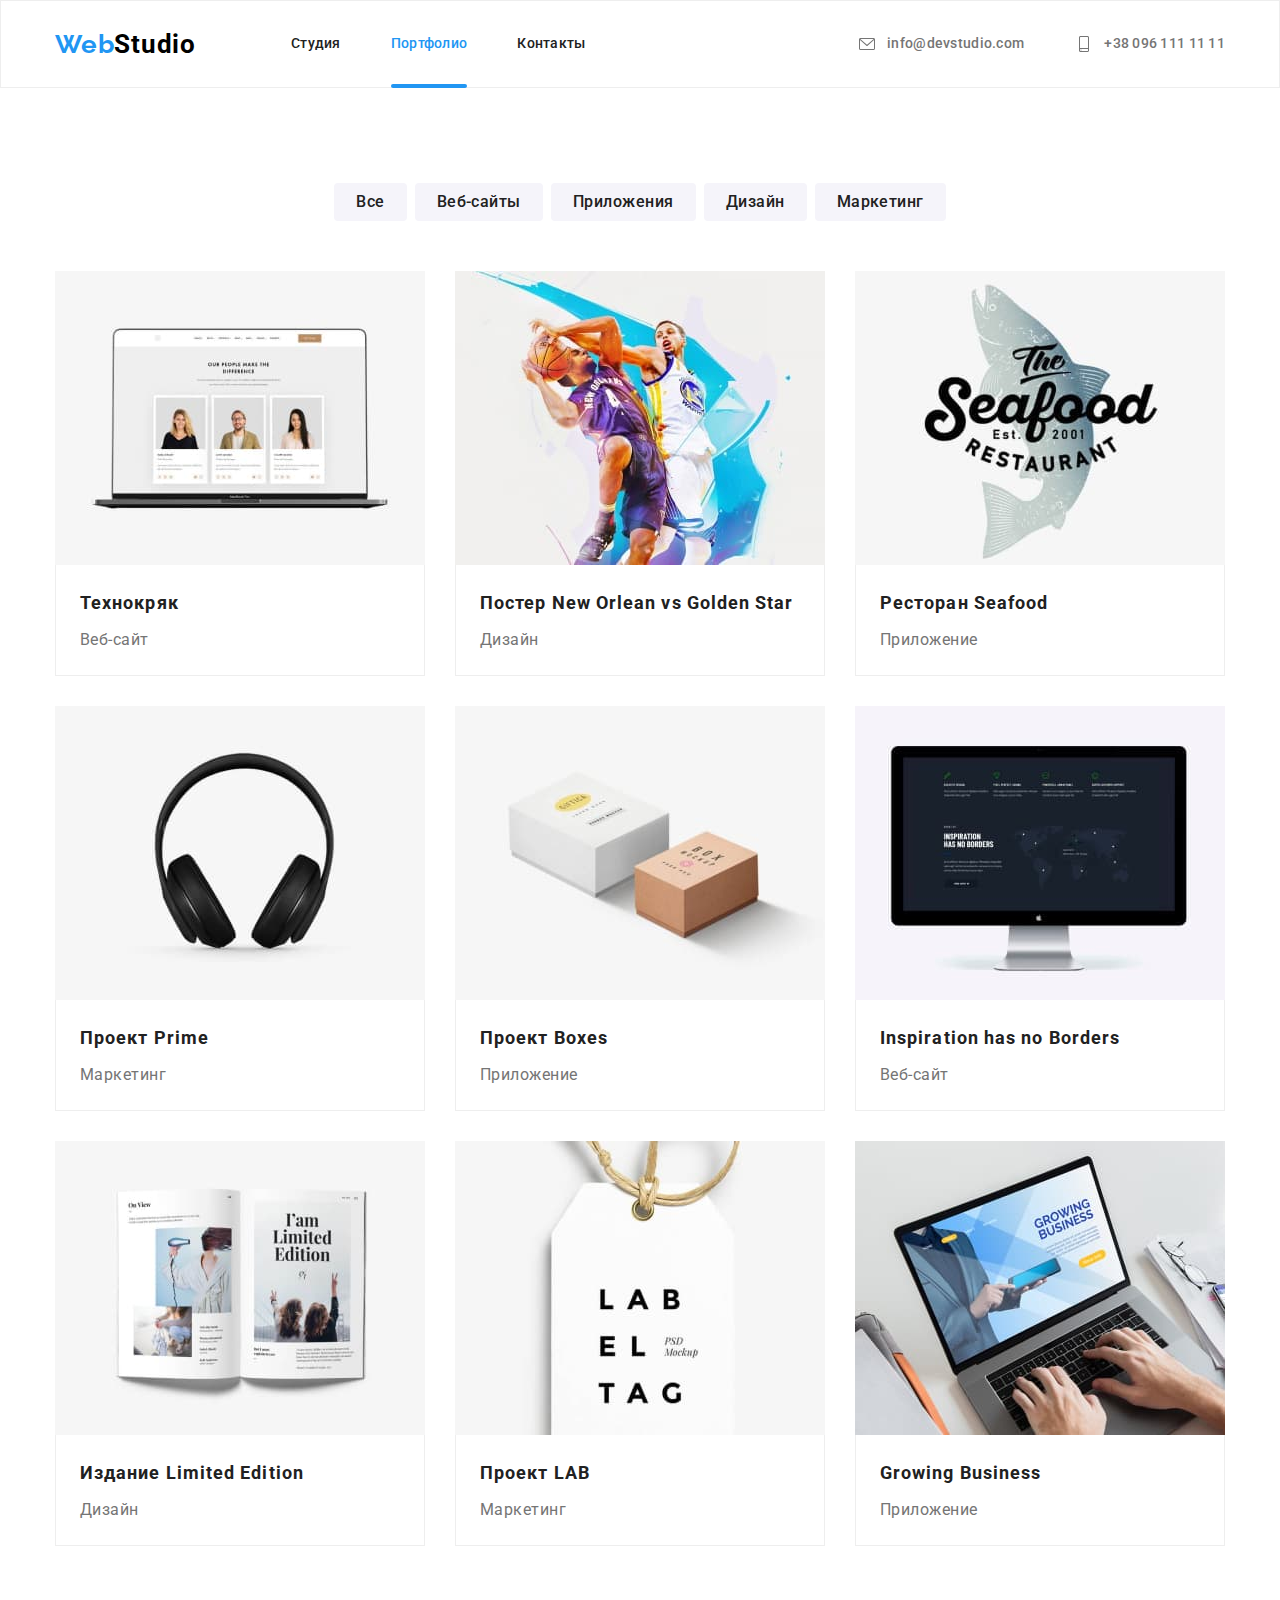
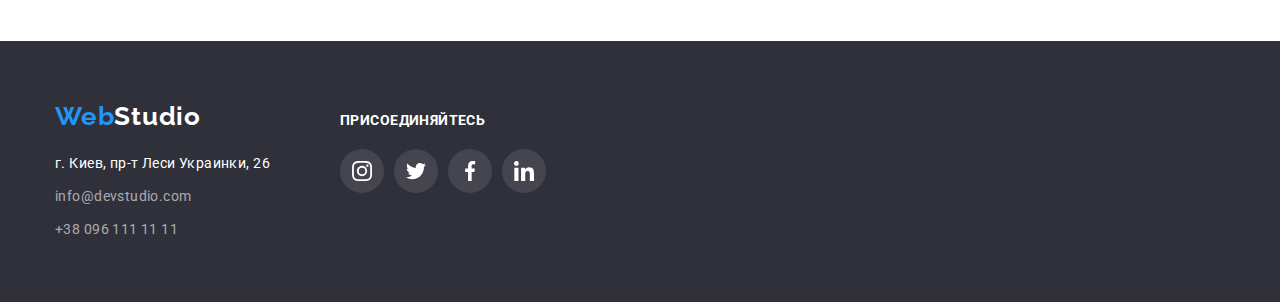
==== portfolio.html @ 4699bd42 "start" ====
<!DOCTYPE html>
<html lang="ru">
  <head>
    <meta charset="UTF-8" />
    <meta http-equiv="X-UA-Compatible" content="IE=edge" />
    <meta name="viewport" content="width=device-width, initial-scale=1.0" />
    <title>WebStudio</title>
    <!-- шрифты -->
    <link
      href="https://fonts.googleapis.com/css2?family=Raleway:wght@700;900&family=Roboto:wght@400;500;700&display=swap"
      rel="stylesheet"
    />
    <!-- нормализация -->
    <link
      rel="stylesheet"
      href="https://cdnjs.cloudflare.com/ajax/libs/modern-normalize/1.0.0/modern-normalize.min.css"
    />
    <link rel="stylesheet" href="./css/style.css" />
    <link rel="preconnect" href="https://fonts.googleapis.com" />
    <link rel="preconnect" href="https://fonts.gstatic.com" crossorigin />
  </head>
  <body>
    <header class="header">
      <div class="container container-nav">
        <nav class="header-nav">
          <a class="logo" href="./index.html">
            <span class="span-logo">Web</span>Studio
          </a>
          <ul class="header-list list">
            <li class="header-item">
              <a href="./index.html" class="header-link">Студия</a>
            </li>
            <li class="header-item">
              <a href="" class="header-link active">Портфолио</a>
            </li>
            <li class="header-item">
              <a href="" class="header-link">Контакты</a>
            </li>
          </ul>
        </nav>
        <ul class="header-contact list">
          <li class="header-item">
            <a href="mailto:info@devstudio.com" class="header-mail"
              ><svg class="header-tel-icon" width="10" height="16">
              <use href="./imag/symbol-defs.svg#icon-envelope"></use>
              </svg>info@devstudio.com</a>
          </li>
          <li class="header-item">
            <a href="tel:+380961111111" class="header-mail"
            ><svg class="header-tel-icon" width="10"  height="16">
              <use href="./imag/symbol-defs.svg#icon-smartphone"></use>
              </svg>+38 096 111 11 11</a>
          </li>
        </ul>
      </div>
    </header>

    <!--Портфолио-->
    <h1 class="portf-non">Портфолио</h1>
    <section class="portfolio">
      <div class="container">
        <ul class="list-nav list">
          <li class="list-nav__item">
            <button type="button" class="list-nav__btn">Все</button>
          </li>
          <li class="list-nav__item">
            <button type="button" class="list-nav__btn">Веб-сайты</button>
          </li>
          <li class="list-nav__item">
            <button type="button" class="list-nav__btn">Приложения</button>
          </li>
          <li class="list-nav__item">
            <button type="button" class="list-nav__btn">Дизайн</button>
          </li>
          <li class="list-nav__item">
            <button type="button" class="list-nav__btn">Маркетинг</button>
          </li>
        </ul>
        <ul class="portfolio-list list">
          <li class="portfolio-item">
            
            <a       href="" class="portfolio-link">
              <div class="portfolio-tumb">
              <img
              src="imag/tehnopark.jpg"
              alt="Вебсайт"
              width="370"
              height="294"
              />
              <p class="portfolio-text-action">Ресурс пропонує комплексні пропозиції з різним рівнем 
              функціоналу та сервісів. Все це дозволить 
              відвідувачу отримати вичерпні відомості про 
              компанію чи приватну особу.</p>
              </div>
              
              <div class="portfolio-naim">
              <h2 class="portfolio-title">Технокряк</h2>
              <p class="portfolio-text">Веб-сайт</p>
              </div>
            </a>
          </li>

          <li class="portfolio-item">
            <a class="portfolio-link" href="">
              <div class="portfolio-tumb">
            <img
              src="imag/poster-new-orlean.jpg"
              alt="Постер нового орлеана"
              width="370"
              height="294"
            />
            <p class="portfolio-text-action">Ресурс пропонує комплексні пропозиції з різним рівнем 
              функціоналу та сервісів. Все це дозволить 
              відвідувачу отримати вичерпні відомості про 
              компанію чи приватну особу.</p>
            </div>
            <div class="portfolio-naim">
              <h2 class="portfolio-title">Постер New Orlean vs Golden Star</h2>
              <p class="portfolio-text">Дизайн</p>
            </div>
            </a>
          </li>

          <li class="portfolio-item">
            <a class="portfolio-link" href="">
              <div class="portfolio-tumb">
            <img
              src="imag/restoran.jpg"
              alt="Приложение ресторана"
              width="370"
              height="294"
            />
            <p class="portfolio-text-action">Ресурс пропонує комплексні пропозиції з різним рівнем 
              функціоналу та сервісів. Все це дозволить 
              відвідувачу отримати вичерпні відомості про 
              компанію чи приватну особу.</p>
              </div>

            <div class="portfolio-naim">
              <h2 class="portfolio-title">Ресторан Seafood</h2>
              <p class="portfolio-text">Приложение</p>
            </div>
            </a>
          </li>

          <li class="portfolio-item">
            <a class="portfolio-link" href="">
              <div class="portfolio-tumb">
            <img
              src="imag/project-prime.jpg"
              alt=" проект прайм"
              width="370"
              height="294"
            />
            <p class="portfolio-text-action">Ресурс пропонує комплексні пропозиції з різним рівнем 
              функціоналу та сервісів. Все це дозволить 
              відвідувачу отримати вичерпні відомості про 
              компанію чи приватну особу.</p>
              </div>
            <div class="portfolio-naim">
              <h2 class="portfolio-title">Проект Prime</h2>
              <p class="portfolio-text">Маркетинг</p>
            </div>
            </a>
          </li>

          <li class="portfolio-item">
            <a class="portfolio-link" href="">
              <div class="portfolio-tumb">
            <img
              src="imag/project-boxes.jpg"
              alt="Проек коробки"
              width="370"
              height="294"
            />
            <p class="portfolio-text-action">Ресурс пропонує комплексні пропозиції з різним рівнем 
              функціоналу та сервісів. Все це дозволить 
              відвідувачу отримати вичерпні відомості про 
              компанію чи приватну особу.</p>
              </div>
            <div class="portfolio-naim">
              <h2 class="portfolio-title">Проект Boxes</h2>
              <p class="portfolio-text">Приложение</p>
            </div>
            </a>
          </li>

          <li class="portfolio-item">
            <a class="portfolio-link" href="">
              <div class="portfolio-tumb">
            <img
              src="imag/borders.jpg"
              alt="Сайт Вдохновение не имеет границ"
              width="370"
              height="294"
            />
            <p class="portfolio-text-action">Ресурс пропонує комплексні пропозиції з різним рівнем 
              функціоналу та сервісів. Все це дозволить 
              відвідувачу отримати вичерпні відомості про 
              компанію чи приватну особу.</p>
              </div>
            <div class="portfolio-naim">
              <h2 class="portfolio-title">Inspiration has no Borders</h2>
              <p class="portfolio-text">Веб-сайт</p>
            </div>
            </a>
          </li>

          <li class="portfolio-item">
            <a class="portfolio-link" href="">
              <div class="portfolio-tumb">
            <img
              src="imag/limited-edition.jpg"
              alt="Издание книги"
              width="370"
              height="294"
            />
            <p class="portfolio-text-action">Ресурс пропонує комплексні пропозиції з різним рівнем 
              функціоналу та сервісів. Все це дозволить 
              відвідувачу отримати вичерпні відомості про 
              компанію чи приватну особу.</p>
              </div>
            <div class="portfolio-naim">
              <h2 class="portfolio-title">Издание Limited Edition</h2>
              <p class="portfolio-text">Дизайн</p>
            </div>
            </a>
          </li>

          <li class="portfolio-item">
            <a class="portfolio-link" href="">
              <div class="portfolio-tumb">
            <img src="imag/lab.jpg" alt="проект" width="370" height="294" />
            <p class="portfolio-text-action">Ресурс пропонує комплексні пропозиції з різним рівнем 
              функціоналу та сервісів. Все це дозволить 
              відвідувачу отримати вичерпні відомості про 
              компанію чи приватну особу.</p>
              </div>
            <div class="portfolio-naim">
              <h2 class="portfolio-title">Проект LAB</h2>
              <p class="portfolio-text">Маркетинг</p>
            </div>
            </a>
          </li>

          <li class="portfolio-item">
            <a class="portfolio-link" href="">
              <div class="portfolio-tumb">
            <img
              src="imag/groving.jpg"
              alt="Растущий бизнес"
              width="370"
              height="294"
            />
            <p class="portfolio-text-action">Ресурс пропонує комплексні пропозиції з різним рівнем 
              функціоналу та сервісів. Все це дозволить 
              відвідувачу отримати вичерпні відомості про 
              компанію чи приватну особу.</p>
              </div>
            <div class="portfolio-naim">
              <h2 class="portfolio-title">Growing Business</h2>
              <p class="portfolio-text">Приложение</p>
            </div>
            </a>
          </li>
        </ul>
      </div>
    </section>

    <footer class="footer">
      <div class="container">
        <div class="futer-contact">
        <a class="logo-futer" href="./index.html">
          <span class="span-logo">Web</span
          ><span class="span-studio">Studio</span></a>
        <address class="adres">
          <ul class="footer-list list">
            <li class="footer-item">
              <a class="adres-gps" href="https://goo.gl/maps/ThywqEjot6tUFqHi9"
                >г. Киев, пр-т Леси Украинки, 26</a
              >
            </li>
            <li class="footer-item">
              <a
                class="adres-text"
                href="mailto:info@devstudio.com"
                class="footer-link"
                >info@devstudio.com</a
              >
            </li>
            <li class="footer-item">
              <a class="adres-text" href="tel:+380961111111" class="footer-link"
                >+38 096 111 11 11</a
              >
            </li>
          </ul>
        </address>
        </div>
        <div class="join-content">
          <p class="join-title">присоединяйтесь</p>
        <ul class="join-list list">
          <li class="join-item">
            <a href="" class="join-soc-link">
              <svg class="join-soc-icon" width="20" height="20">
              <use href="./imag/symbol-defs.svg#icon-instagram"></use>
              </svg>
              </a>
          </li>
        
          <li class="join-item">
            <a href="" class="join-soc-link">
              <svg class="join-soc-icon" width="20" height="20">
              <use href="./imag/symbol-defs.svg#icon-twitter"></use>
              </svg>
              </a>
          </li>
          <li class="join-item">
            <a href="" class="join-soc-link">
              <svg class="join-soc-icon" width="20" height="20">
              <use href="./imag/symbol-defs.svg#icon-facebook"></use>
              </svg>
              </a>
          </li>         
          <li class="join-item">
            <a href="" class="join-soc-link">
              <svg class="join-soc-icon" width="20" height="20">
              <use href="./imag/symbol-defs.svg#icon-linkedin"></use>
              </svg>
              </a>
          </li>
        </div>
        </ul>
      </div>
    </footer>
    
  </body>
</html>
---- css/style.css ----
html {
  box-sizing: border-box;
}
*.,
*::before,
*::after {
  box-sizing: inherit;
}
:root {
  --timing-cubic: cubic-bezier(0.4, 0, 0.2, 1);
}
body {
  margin: 0;
  font-family: 'Raleway', sans-serif;

  font-family: 'Roboto', sans-serif;

  background: #ffffff;
}
h1,
h2,
h3,
h4,
h5,
h6,
p {
  margin: 0;
}
img {
  display: block;
  min-width: 100%;
  height: auto;
}

ul {
  margin: 0;
  padding: 0;
  list-style: 0;
}

a {
  text-decoration: none;
}

address {
  font-style: normal;
}
/* Скидівание точекв в li */
.list {
  list-style: none;
}
.container {
  width: 1200px;
  padding-right: 15px;
  padding-left: 15px;
  margin-right: auto;
  margin-left: auto;
}

/* heder */
.header {
  background-color: #ffffff;
  border: 1px solid #eeeeee;
}

.container-nav {
  display: flex;
  align-items: center;
}

/* Логотип */
.span-logo {
  font-family: 'Raleway';
  font-style: normal;
  font-weight: 700;
  font-size: 26px;
  line-height: 1.19;
  letter-spacing: 0.03em;
  color: #2196f3;
}

.logo {
  font-weight: 700;
  font-size: 26px;
  line-height: 1.19;
  letter-spacing: 0.03em;
  color: #000000;
}

.span-logo,
.logo {
  text-decoration: none;
}

.header-list .header-item + .header-item {
  margin-left: 50px;
}

.header-nav {
  display: flex;
  align-items: center;
}

.header-list {
  display: flex;
  margin-left: 95px;
}

.header-contact {
  display: flex;
  margin-left: auto;
}

.header-contact .header-item:not(:last-child) {
  margin-right: 50px;
}

/* header ссылки */

.header-link {
  /* relativ dobavil */
  position: relative;
  display: block;
  padding-top: 35px;
  padding-bottom: 35px;
  text-decoration: none;
  color: #212121;
  font-weight: 500;
  font-size: 14px;
  line-height: 1.14;
  letter-spacing: 0.02em;
  cursor: pointer;
  transition: color 250ms cubic-bezier(0.4, 0, 0.2, 1);
}
/* подчеркивание   */
.active {
  color: #2196f3;
}
.active::after {
  position: absolute;
  display: block;
  content: '';
  bottom: -1px;
  right: 0;
  width: 100%;
  background-color: #2196f3;
  height: 4px;
  border-radius: 2px;
}

/* header емеил и тел */
.header-contact {
  display: flex;
}

.header-tel-icon {
  margin-right: 10px;
  fill: #757575;
  height: 16px;
  width: 20px;
  fill: currentColor;
}

.header-mail {
  display: flex;
  align-items: center;
  font-style: normal;
  font-weight: 500;
  font-size: 14px;
  line-height: 1.14;
  letter-spacing: 0.02em;
  color: #757575;
  padding-top: 35px;
  padding-bottom: 35px;
  transition: color 250ms cubic-bezier(0.4, 0, 0.2, 1);
}

/* Эфект ховер навидение */

.header-link:hover,
.header-link:focus {
  color: #2196f3;
}

.header-mail:hover,
.header-mail:focus,
.header-tel-icon:hover,
.header-tel-icon:focus {
  color: #2196f3;
  transition: background-color 250ms cubic-bezier(0.4, 0, 0.2, 1),
    color 250ms cubic-bezier(0.4, 0, 0.2, 1);
}

/* Герой */

.hero-title {
  font-weight: 900;
  font-size: 44px;
  line-height: 1.36;
  text-align: center;
  letter-spacing: 0.06em;
  text-transform: uppercase;
  color: #ffffff;
  width: 700px;
  margin: 0 auto;
  margin-bottom: 30px;
}
.hero {
  margin-right: auto;
  margin-left: auto;
  background-repeat: no-repeat;
  background-position: center;
  background-size: cover;
  max-width: 1600px;
  padding: 200px 0;
  background-color: #2f303a;
  background-image: linear-gradient(
      to right,
      rgba(49, 58, 47, 0.4),
      rgba(47, 48, 58, 0.4)
    ),
    url(../imag/Img-hero.jpg);
  /* background-image: url(../imag/Img-Overlay.png), url(../imag/Img-hero.jpg); */
}

.hero-but {
  display: block;
  margin: 0 auto;
  border-radius: 4px;
  padding: 10px 32px;
  font-weight: 700;
  font-size: 16px;
  line-height: 1.88;
  align-items: center;
  text-align: center;
  letter-spacing: 0.06em;
  color: #ffffff;
  background-color: #2196f3;
  box-shadow: 0px 4px 4px rgba(0, 0, 0, 0.15);
  cursor: pointer;

  transition: background-color 250ms cubic-bezier(0.4, 0, 0.2, 1),
    color 250ms cubic-bezier(0.4, 0, 0.2, 1);
  /* transition-property: background-color, color;
  transition-duration: 250ms;
  transition-timing-function: cubic-bezier(0.4, 0, 0.2, 1); */
}
.hero-but:hover {
  color: #2196f3;
  background-color: #ffffff;
}

/* Шапка сайта */
.benefits {
  padding-bottom: 95px;
  padding-top: 95px;
}
.benefits-list {
  display: flex;
  border-radius: 4px;
  /* margin-right: 30px; */
}
.benefits-icon {
  display: flex;
  background-color: #f5f4fa;
  width: 270px;
  height: 120px;
  margin-bottom: 30px;
  border-radius: 4px;
  align-items: center;
  justify-content: center;
}

.benefits-item {
  margin-right: 30px;
}

.benefits-item:last-child {
  margin-right: 0px;
}

.benefits-title {
  font-weight: 700;
  font-size: 14px;
  line-height: 1.14;
  letter-spacing: 0.03em;
  text-transform: uppercase;
  color: #212121;
  margin-bottom: 10px;
}

.benefits-text {
  font-weight: 400;
  font-size: 14px;
  line-height: 1.71;
  letter-spacing: 0.03em;
  color: #757575;
}

/* Чем мы занимаемся */
.work {
  padding-bottom: 95px;
}
.work-title {
  font-weight: 700;
  font-size: 36px;
  line-height: 42px;
  text-align: center;
  letter-spacing: 0.03em;
  color: #212121;
  margin-bottom: 50px;
}

.work-list {
  display: flex;
  gap: 30px;
}
.work-item {
  position: relative;
  width: calc((100% - 60px) / 3);
  max-width: 100%;
  height: auto;
}

.work-text {
  display: flex;
  position: absolute;
  bottom: 0px;
  font-size: 14px;
  line-height: 1.14;
  letter-spacing: 0.03em;
  text-transform: uppercase;
  align-items: center;
  justify-content: center;

  width: 100%;
  height: 70px;

  color: #ffffff;
  background-color: rgba(47, 48, 58, 0.8);
}

/* Наша команда */
.team {
  background: #f5f4fa;
  padding-bottom: 95px;
  padding-top: 95px;
}

.team-title {
  font-weight: 700;
  font-size: 36px;
  line-height: 1.16;
  text-align: center;
  letter-spacing: 0.03em;
  color: #212121;
  margin-bottom: 50px;
}

.team-list {
  display: flex;
  gap: 30px;
}
.team-item {
  background: #ffffff;
  box-shadow: 0px 1px 3px rgba(0, 0, 0, 0.12), 0px 1px 1px rgba(0, 0, 0, 0.14),
    0px 2px 1px rgba(0, 0, 0, 0.2);
  border-radius: 0px 0px 4px 4px;
}

.team-title-name {
  font-weight: 500;
  font-size: 16px;
  line-height: 1.18;
  text-align: center;
  letter-spacing: 0.03em;
  color: #212121;
  text-align: center;
  padding-top: 30px;
  margin-bottom: 10px;
}

.team-text {
  font-weight: 400;
  font-size: 16px;
  line-height: 1.18;
  text-align: center;
  letter-spacing: 0.03em;
  fill: currentColor;
  margin-bottom: 16px;
}
.team-soc {
  display: flex;
  justify-content: center;
  gap: 10px;
  padding-bottom: 30px;
}

.item-soc-link {
  width: 44px;
  height: 44px;
  border-radius: 50%;
  background-color: #ffffff;
  display: flex;
  align-items: center;
  justify-content: center;

  fill: #afb1b8;
  transition: background-color 250ms cubic-bezier(0.4, 0, 0.2, 1),
    fill 250ms cubic-bezier(0.4, 0, 0.2, 1);
}
.item-soc-link:hover,
.item-soc-link:focus {
  background-color: #2196f3;
  fill: #ffffff;
}
/* <!-- постоянные клиенты --> */
.clients {
  background: #ffffff;
  padding-bottom: 95px;
  padding-top: 95px;
}
.clients-title {
  /* font-weight: 700; */
  font-size: 36px;
  line-height: calc(42 / 36);
  margin-bottom: 50px;
  text-align: center;
  letter-spacing: 0.03em;
  color: #212121;
}
.clients-list {
  display: flex;
  gap: 30px;
  justify-content: center;
}

.clients-link {
  display: flex;
  width: 170px;
  height: 92px;
  align-items: center;
  justify-content: center;
  border: 1px solid #afb1b8;
  border-radius: 4px;
  /* background-color: #ffffff; */
  color: #afb1b8;
  transition: color 250ms cubic-bezier(0.4, 0, 0.2, 1),
    border-color 250ms cubic-bezier(0.4, 0, 0.2, 1);
}
.clients-link {
  fill: currentColor;
}
.clients-link:hover,
.clients-link:focus {
  border-color: #2196f3;
  color: #2196f3;
}

/* Подвал */
.footer {
  background: #2f303a;
  padding-top: 60px;
  padding-bottom: 60px;
}
.footer .container {
  display: flex;
  align-items: baseline;
}
.logo-futer {
  display: block;
  margin-bottom: 20px;
}
.span-studio {
  font-family: 'Raleway';
  font-weight: 700;
  font-size: 26px;
  line-height: 31px;
  letter-spacing: 0.03em;
  color: #ffffff;
}

.footer-item {
  margin-bottom: 9px;
  transition: color 250ms cubic-bezier(0.4, 0, 0.2, 1);
}
.footer-item:last-child {
  margin-bottom: 0px;
}
.adres-gps {
  font-style: normal;
  font-weight: 400;
  font-size: 14px;
  line-height: 1.71;
  letter-spacing: 0.03em;
  color: #ffffff;
  text-decoration: none;
  transition: color 250ms cubic-bezier(0.4, 0, 0.2, 1);
}

.adres-text {
  font-style: normal;
  font-weight: 400;
  font-size: 14px;
  line-height: 1.71;
  letter-spacing: 0.03em;
  color: rgba(255, 255, 255, 0.6);
  transition: color 250ms cubic-bezier(0.4, 0, 0.2, 1);
}

.adres-gps:hover,
.adres-text:hover,
.adres-gps:focus,
.adres-text:focus {
  color: #2196f3;
}

/* присоиденяйтесь */

.join-content {
  width: 206px;
  height: 80px;
  margin-left: 70px;
}
.join-title {
  font-weight: 700;
  font-size: 14px;
  line-height: 1.14;
  letter-spacing: 0.03em;
  text-transform: uppercase;
  color: #ffffff;
  margin-bottom: 20px;
}
.join-list {
  display: flex;
  justify-content: center;
  gap: 10px;
}
.join-soc-link {
  display: flex;
  width: 44px;
  height: 44px;
  align-items: center;
  justify-content: center;
  border-radius: 50%;
  background-color: rgba(255, 255, 255, 0.1);
  fill: #ffffff;
  transition: background-color 250ms cubic-bezier(0.4, 0, 0.2, 1);
}

.join-soc-link:hover,
.join-soc-link:focus {
  background-color: #2196f3;
}

/* портфолио */

.portfolio {
  padding-top: 95px;
  padding-bottom: 95px;
}
.list-nav {
  display: flex;
  justify-content: center;
  margin-bottom: 50px;
}

.portf-non {
  display: none;
}

.list-nav__btn {
  border: 0;
  font-weight: 500;
  font-size: 16px;
  line-height: 1.62;
  text-align: center;
  letter-spacing: 0.03em;
  background-color: #f5f4fa;
  color: #212121;
  cursor: pointer;
  border-radius: 4px;
  padding: 6px 22px;

  transition: background-color 250ms cubic-bezier(0.4, 0, 0.2, 1),
    color 250ms cubic-bezier(0.4, 0, 0.2, 1),
    box-shadow 250ms cubic-bezier(0.4, 0, 0.2, 1);
}

.list-nav .list-nav__item:not(:last-child) {
  margin-right: 8px;
}

.list-nav__btn:hover,
.list-nav__btn:focus {
  background-color: #2196f3;
  color: #ffffff;
  box-shadow: 0px 3px 1px rgba(0, 0, 0, 0.1), 0px 1px 2px rgba(0, 0, 0, 0.08),
    0px 2px 2px rgba(0, 0, 0, 0.12);
}

.portfolio-list {
  display: flex;
  flex-wrap: wrap;
  padding: 0;
  list-style: none;
  margin: -15px;
}

.portfolio-item {
  width: 370px;
  margin: 15px;
}
.portfolio-tumb {
  position: relative;
  overflow: hidden;
}

.portfolio-text-action {
  position: absolute;
  display: inline-block;
  padding: 63px 24px;
  top: 0;
  left: 0;
  font-weight: 400;
  font-size: 18px;
  line-height: 1.56;
  letter-spacing: 0.03em;
  color: #ffffff;
  background-color: rgba(33, 150, 243, 0.9);
  opacity: 0;
  transition: transform 250ms cubic-bezier(0.4, 0, 0.2, 1),
    opacity 250ms cubic-bezier(0.4, 0, 0.2, 1);
  transform: translateY(100%);
}

.portfolio-item:hover .portfolio-text-action {
  transform: translateY(0);
}
.portfolio-link {
  transition: box-shadow 250ms cubic-bezier(0.4, 0, 0.2, 1);
}
.portfolio-link:hover .portfolio-text-action {
  transform: translateY(0);
  opacity: 1;
}
.portfolio-link:focus .portfolio-text-action {
  transform: translateY(0);
}
.portfolio-link:hover,
.portfolio-link:focus {
  display: block;
  box-shadow: 0px 1px 1px rgba(0, 0, 0, 0.12), 0px 4px 4px rgba(0, 0, 0, 0.06),
    1px 4px 6px rgba(0, 0, 0, 0.16);
  cursor: pointer;
}

.portfolio-naim {
  padding: 20px 24px;
  border-bottom: 1px solid #eeeeee;
  border-left: 1px solid #eeeeee;
  border-right: 1px solid #eeeeee;
}
.portfolio-title {
  font-weight: 700;
  font-size: 18px;
  line-height: 2;
  letter-spacing: 0.06em;
  color: #212121;
  margin-top: 0px;
  margin-bottom: 4px;
}

.portfolio-text {
  font-weight: 400;
  font-size: 16px;
  line-height: 1.88;
  letter-spacing: 0.03em;
  color: #757575;
}
/* backdrop */
.backdrop {
  position: fixed;
  top: 0;
  left: 0;
  width: 100%;
  height: 100%;
  background-color: rgba(0, 0, 0, 0.2);

  opacity: 1;
  transition: opacity 250ms cubic-bezier(0.4, 0, 0.2, 1),
    visibility 250ms cubic-bezier(0.4, 0, 0.2, 1);
}
.backdrop.is-hidden {
  visibility: hidden;
  opacity: 0;
  pointer-events: none;
}

.modal {
  position: absolute;
  top: 50%;
  left: 50%;
  transform: translate(-50%, -50%) scale(1);
  width: 530px;
  min-height: 580px;
  border-radius: 4px;
  background: #ffffff;
  box-shadow: 0px 1px 3px rgb(0 0 0 / 12%), 0px 1px 1px rgb(0 0 0 / 14%),
    0px 2px 1px rgb(0 0 0 / 20%);
  transition: transform 250ms cubic-bezier(0.4, 0, 0.2, 1);
}
.backdrop.is-hidden .modal {
  transform: translate(-50%, -50%) scale(0);
}
.modal-icon {
  position: absolute;
  width: 30px;
  height: 30px;
  top: 10px;
  right: 10px;
  cursor: pointer;
  border-radius: 4px;
}
.modal-icon:hover {
  background-color: #f10909;
}
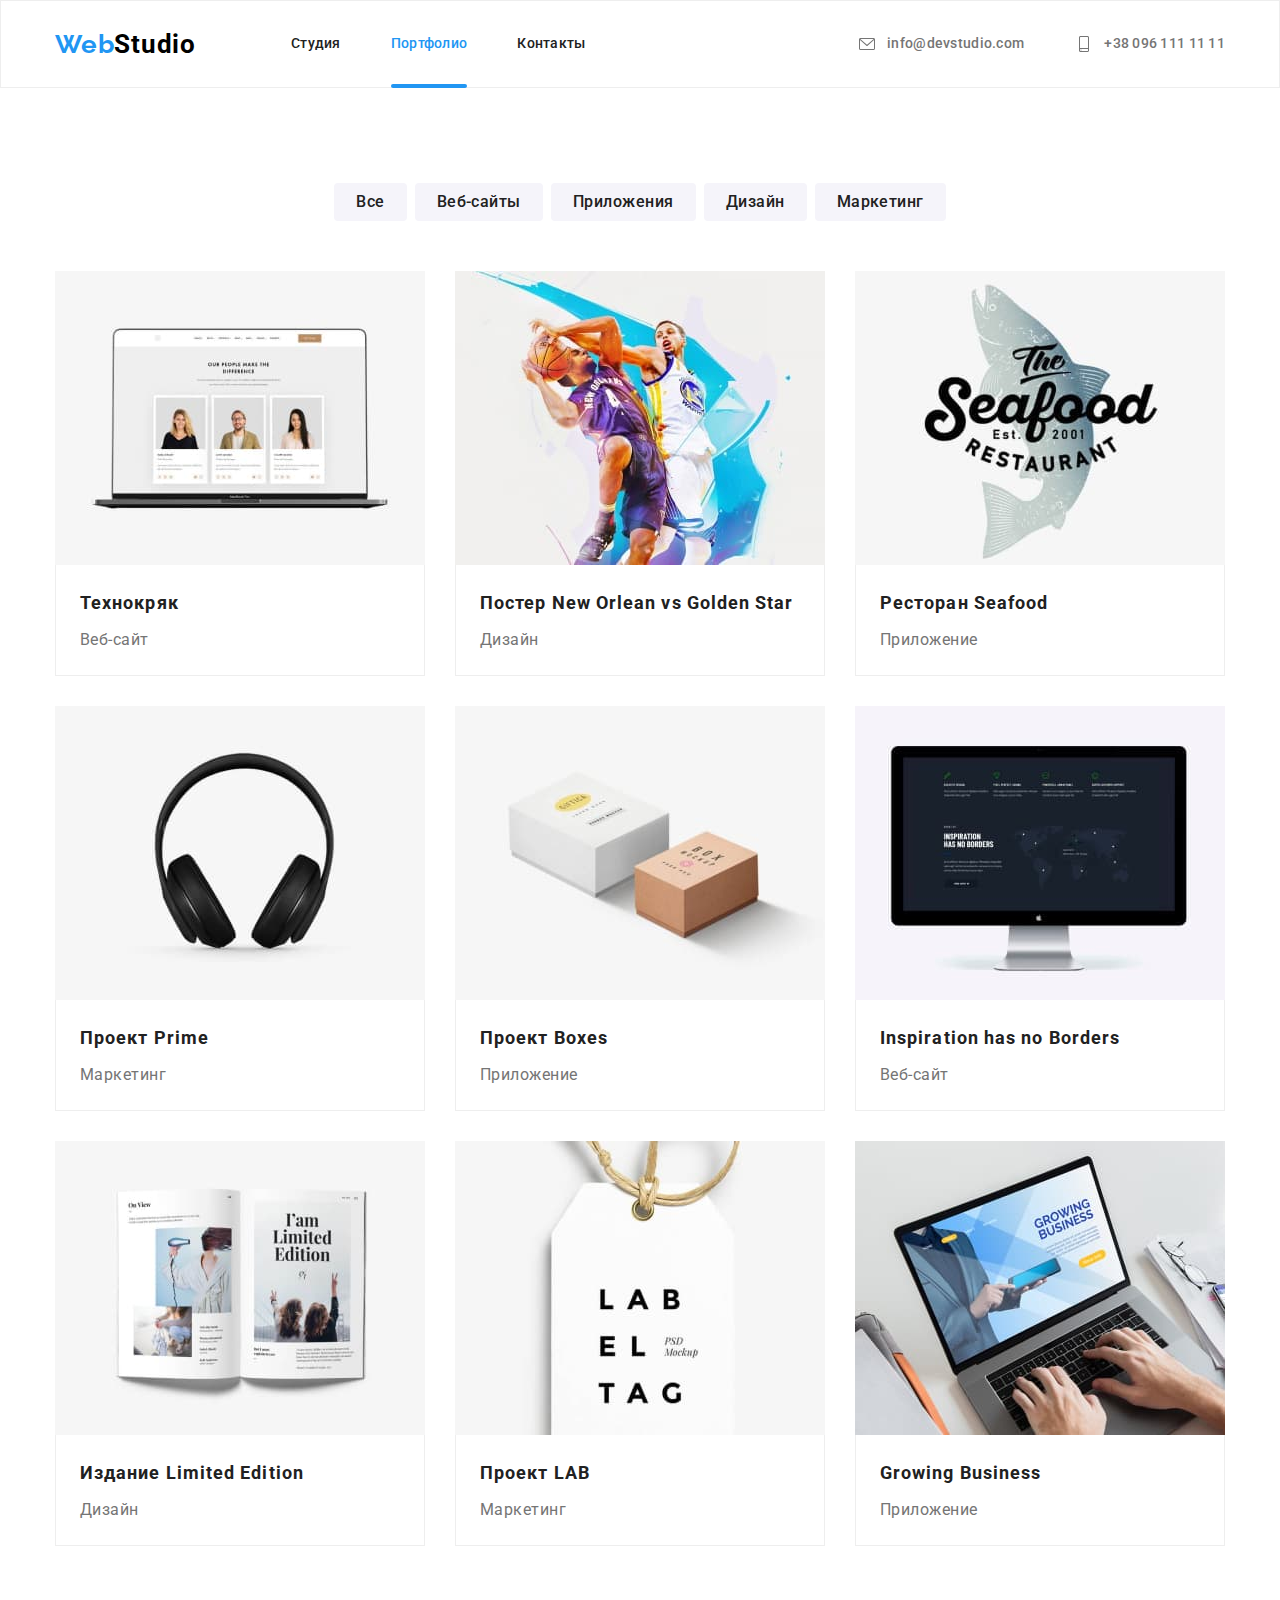
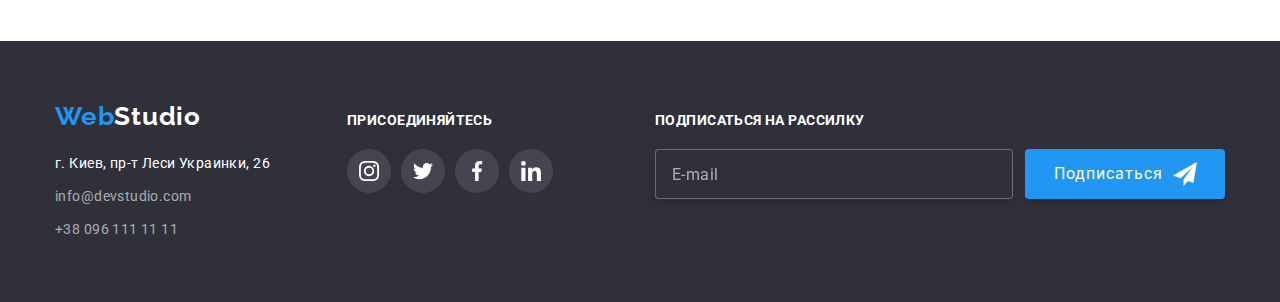
==== commit 47155da8: "finished" ====
--- a/portfolio.html
+++ b/portfolio.html
@@ -329,6 +329,21 @@
               </a>
           </li>
         </div>
+        <!-- Подписатся -->
+        <form>
+          <p class="form-futer-title">
+            Подписаться на рассилку
+          </p>
+          <div class="form-futer">
+            <label class="form-futer-label" for="email"></label>
+          <input class="form-futer-input" type="email" name="email" id="email" placeholder="E-mail" required >
+          
+          <button type="submit" class="form-futer-batton">Подписаться</button>
+          <svg class="form-icon" width="24" height="24">
+              <use href="./imag/symbol-defs.svg#icon-plane"></use>
+              </svg>
+          </div>   
+        </form>
         </ul>
       </div>
     </footer>
--- a/css/style.css
+++ b/css/style.css
@@ -44,6 +44,18 @@
 
 address {
   font-style: normal;
+}
+.visually-hiden {
+  position: absolute;
+  white-space: nowrap;
+  width: 1px;
+  height: 1px;
+  overflow: hidden;
+  border: 0;
+  padding: 0;
+  clip: rect(0 0 0 0);
+  clip-path: inset(50%);
+  margin: -1px;
 }
 /* Скидівание точекв в li */
 .list {
@@ -238,6 +250,7 @@
   background-color: #2196f3;
   box-shadow: 0px 4px 4px rgba(0, 0, 0, 0.15);
   cursor: pointer;
+  border-width: 0;
 
   transition: background-color 250ms cubic-bezier(0.4, 0, 0.2, 1),
     color 250ms cubic-bezier(0.4, 0, 0.2, 1);
@@ -466,6 +479,7 @@
 .footer .container {
   display: flex;
   align-items: baseline;
+  justify-content: space-between;
 }
 .logo-futer {
   display: block;
@@ -551,6 +565,83 @@
 .join-soc-link:hover,
 .join-soc-link:focus {
   background-color: #2196f3;
+}
+/* Форма в подвале футере */
+.form-futer-title {
+  font-weight: 700;
+  font-size: 14px;
+  line-height: 1.14;
+  letter-spacing: 0.03em;
+  text-transform: uppercase;
+  margin-left: 95px;
+  margin-bottom: 20px;
+
+  color: #ffffff;
+}
+
+.form-futer {
+  position: relative;
+  display: flex;
+  margin-left: 95px;
+}
+.form-futer-input {
+  outline: transparent;
+  display: block;
+  width: 358px;
+  height: 50px;
+  margin: 0;
+  font-weight: 400;
+  font-size: 16px;
+  padding-left: 16px;
+  line-height: 1.25;
+  color: rgba(255, 255, 255, 0.6);
+  background: #2f303a;
+  border: 1px solid rgba(255, 255, 255, 0.3);
+  filter: drop-shadow(0px 4px 4px rgba(0, 0, 0, 0.15));
+  border-radius: 4px;
+  transition: border 250ms cubic-bezier(0.4, 0, 0.2, 1);
+}
+
+.form-futer input::placeholder {
+  font-weight: 400;
+  font-size: 16px;
+  line-height: 1.25;
+  display: flex;
+  align-items: center;
+  letter-spacing: 0.03em;
+  color: rgba(255, 255, 255, 0.6);
+}
+.form-icon {
+  position: absolute;
+  fill: #ffffff;
+  top: 50%;
+  right: 28px;
+
+  transform: translateY(-50%);
+}
+
+.form-futer-batton {
+  width: 200px;
+  height: 50px;
+  margin-left: 12px;
+  position: relative;
+  display: block;
+  outline: transparent;
+  cursor: pointer;
+  align-items: center;
+  text-align: center;
+  letter-spacing: 0.06em;
+  font-size: 16px;
+  line-height: 1.87x;
+  padding: 10px 62px 10px 29px;
+  color: #ffffff;
+  background-color: #2196f3;
+  box-shadow: 0px 4px 4px rgba(0, 0, 0, 0.15);
+  border-radius: 4px;
+  border-width: 0;
+}
+.form-futer:focus-within > .form-futer-input {
+  border: 1px solid #2196f3;
 }
 
 /* портфолио */
@@ -704,6 +795,7 @@
   transform: translate(-50%, -50%) scale(1);
   width: 530px;
   min-height: 580px;
+  padding: 40px;
   border-radius: 4px;
   background: #ffffff;
   box-shadow: 0px 1px 3px rgb(0 0 0 / 12%), 0px 1px 1px rgb(0 0 0 / 14%),
@@ -720,8 +812,179 @@
   top: 10px;
   right: 10px;
   cursor: pointer;
-  border-radius: 4px;
-}
+  border-radius: 50%;
+  outline: transparent;
+  padding: 6px;
+  background-color: #ffffff;
+  border: 1px solid rgba(0, 0, 0, 0.1);
+  transition: fill 250ms cubic-bezier(0.4, 0, 0.2, 1),
+    border 250ms cubic-bezier(0.4, 0, 0.2, 1);
+}
+
 .modal-icon:hover {
-  background-color: #f10909;
-}
+  fill: #2196f3;
+  border: 1px solid #2196f3;
+}
+
+/* ФОРМЫ */
+.Form {
+  display: block;
+  margin: 0;
+}
+.form-title {
+  display: block;
+  font-size: 20px;
+  line-height: 23px;
+  text-align: center;
+  letter-spacing: 0.03em;
+  margin-bottom: 12px;
+
+  color: #212121;
+}
+.form-lable {
+  margin-top: 0em;
+}
+.form-lable {
+  display: flex;
+  flex-direction: column;
+  margin-bottom: 4px;
+
+  font-size: 12px;
+  line-height: 1.16;
+  letter-spacing: 0.01em;
+
+  color: #757575;
+}
+.form-div {
+  position: relative;
+  margin-bottom: 10px;
+}
+.form-input {
+  padding-left: 40px;
+  width: 100%;
+  height: 40px;
+  left: 576px;
+  top: 450px;
+  font-size: 12px;
+  line-height: 14px;
+  letter-spacing: 0.01em;
+  outline: transparent;
+  color: #757575;
+  border: 1px solid rgba(33, 33, 33, 0.2);
+  border-radius: 4px;
+  transition: border 250ms cubic-bezier(0.4, 0, 0.2, 1);
+}
+.form-input-icon {
+  position: absolute;
+  top: 50%;
+  left: 12px;
+  transform: translateY(-50%);
+  transition: fill 250ms cubic-bezier(0.4, 0, 0.2, 1);
+}
+
+.form-texterea {
+  resize: none;
+  margin-bottom: 10px;
+  width: 100%;
+  height: 120px;
+  font-size: 12px;
+  line-height: 14px;
+  letter-spacing: 0.01em;
+  color: #757575;
+
+  outline: transparent;
+  padding: 12px 16px;
+  border: 1px solid rgba(33, 33, 33, 0.2);
+  border-radius: 4px;
+  transition: border 250ms cubic-bezier(0.4, 0, 0.2, 1);
+}
+.form-textera::placeholder {
+  font-size: 12px;
+  line-height: 14px;
+  letter-spacing: 0.01em;
+  color: rgba(117, 117, 117, 0.5);
+}
+.checkbox-label {
+  display: flex;
+  align-items: center;
+  font-weight: 400;
+  font-size: 14px;
+  line-height: 1.71;
+  letter-spacing: 0.03em;
+
+  color: #757575;
+}
+.checkbox-label span {
+  display: flex;
+  align-items: center;
+  justify-content: center;
+
+  width: 16px;
+  height: 15px;
+  border: 1px solid #212121;
+  border-radius: 2px;
+  margin-right: 10px;
+  transition: border 250ms cubic-bezier(0.4, 0, 0.2, 1),
+    background-color 250ms cubic-bezier(0.4, 0, 0.2, 1);
+}
+
+.checkbox-icon {
+  fill: transparent;
+  transition: fill 250ms cubic-bezier(0.4, 0, 0.2, 1);
+}
+.checkbox-link {
+  font-weight: 400;
+  font-size: 14px;
+  line-height: 1.71;
+  letter-spacing: 0.03em;
+  text-decoration-line: underline;
+
+  color: #2196f3;
+}
+
+.checkbox:checked + .checkbox-label span {
+  background-color: #2196f3;
+  border: 0;
+}
+.checkbox:focus + .checkbox-label span {
+  border-color: #2196f3;
+}
+.checkbox:checked + .checkbox-label .checkbox-icon {
+  fill: #ffffff;
+}
+/* .checkbox-label {
+  display: flex;
+  align-items: center;
+} */
+/* .checkbox-label::before {
+  content: '';
+  width: 16px;
+  height: 15px;
+  border: 2px solid #303030;
+  border-radius: 2px;
+  margin-right: 10px;
+} */
+
+.form-batton {
+  display: block;
+  margin: 0 auto;
+  align-items: center;
+  width: 200px;
+  height: 50px;
+  color: #ffffff;
+  background: #2196f3;
+  box-shadow: 0px 4px 4px rgba(0, 0, 0, 0.15);
+  border-radius: 4px;
+  border-width: 0;
+}
+.form-input:focus ~ .form-input-icon {
+  fill: #2196f3;
+}
+
+.form-div:focus-within > .form-input {
+  border: 1px solid #2196f3;
+}
+
+.form-div:focus-within > .form-texterea {
+  border: 1px solid #2196f3;
+}
